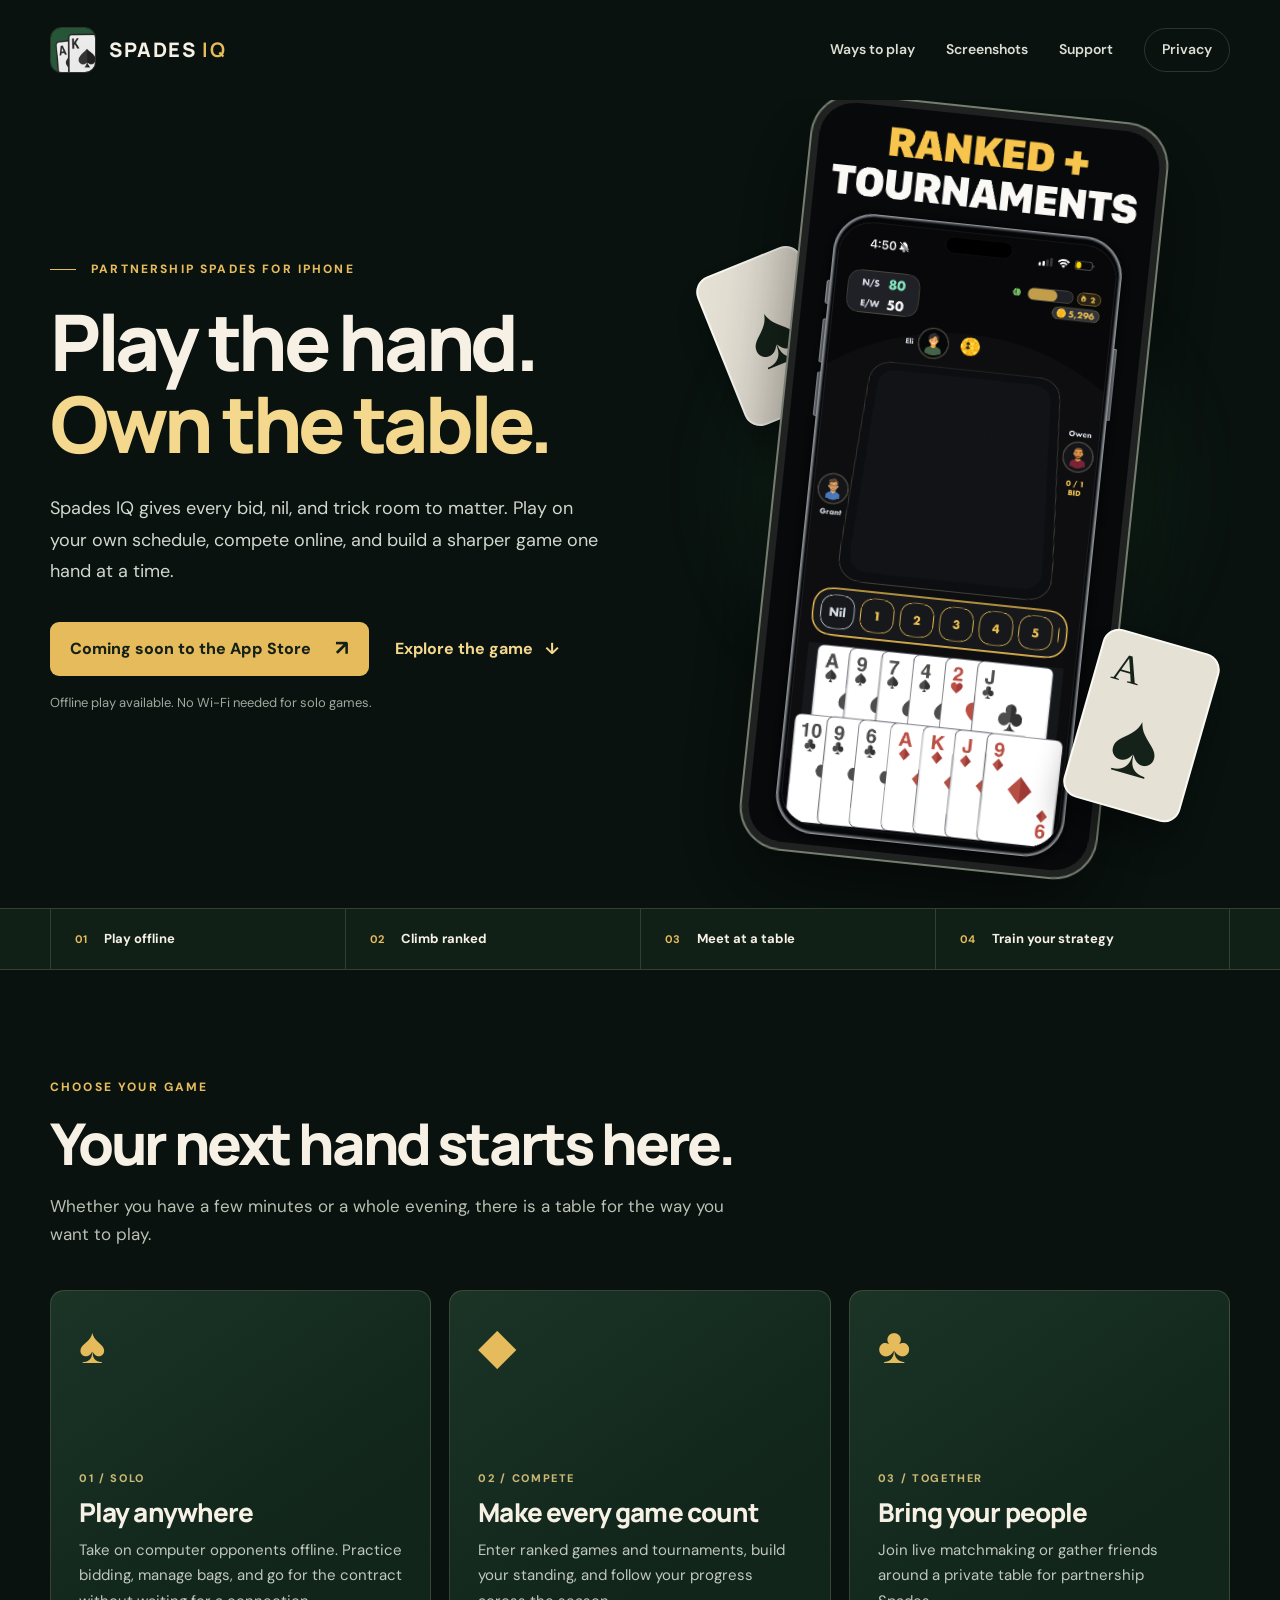
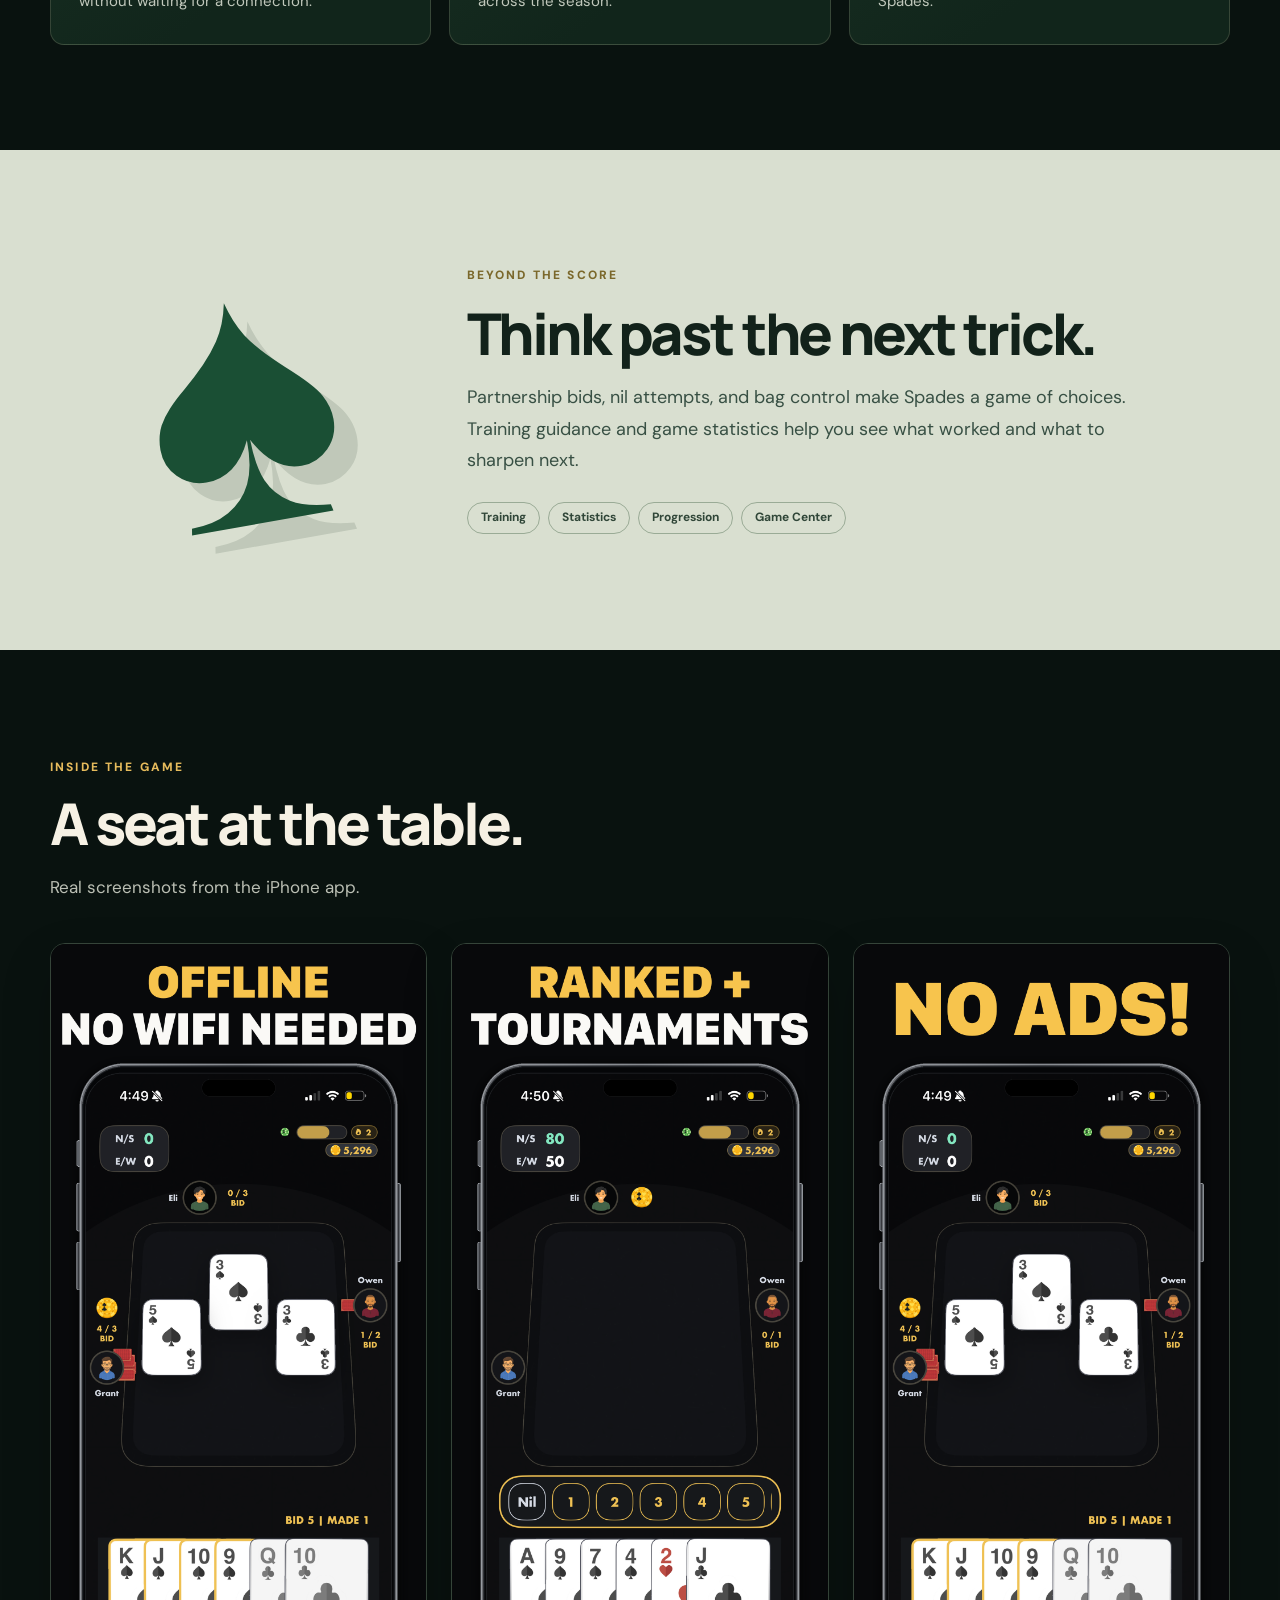
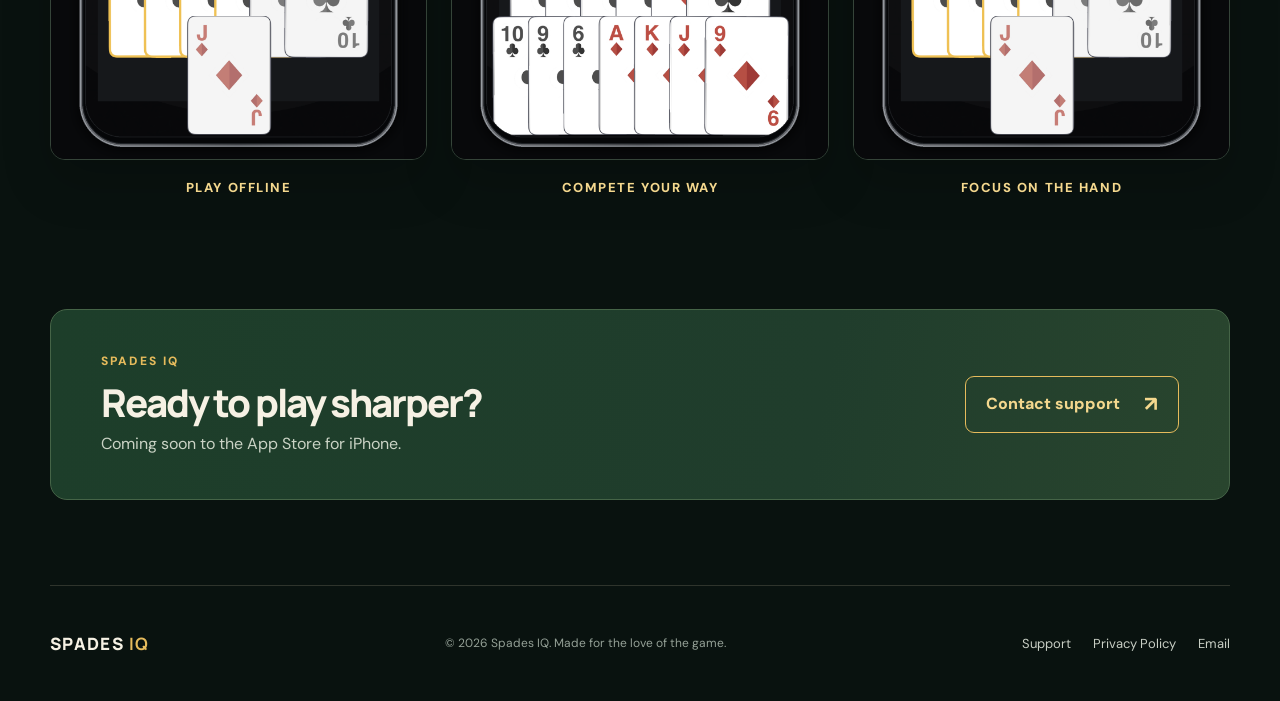
==== index.html @ a106714f "Launch Spades IQ website" ====
<!doctype html>
<html lang="en">
<head>
  <meta charset="utf-8">
  <meta name="viewport" content="width=device-width, initial-scale=1">
  <meta name="theme-color" content="#09120f">
  <meta name="description" content="Spades IQ brings partnership Spades to iPhone with offline play, ranked competition, tournaments, live tables, and training.">
  <meta property="og:type" content="website">
  <meta property="og:title" content="Spades IQ | Play sharper every hand">
  <meta property="og:description" content="Play offline, compete in ranked games and tournaments, and sharpen your Spades strategy.">
  <meta property="og:image" content="https://knezzy.github.io/spades-iq-web/site-assets/app-icon.png">
  <meta property="og:url" content="https://knezzy.github.io/spades-iq-web/">
  <link rel="canonical" href="https://knezzy.github.io/spades-iq-web/">
  <link rel="icon" type="image/png" href="site-assets/app-icon.png">
  <link rel="stylesheet" href="site-assets/styles.css">
  <title>Spades IQ | Play sharper every hand</title>
</head>
<body>
  <a class="skip-link" href="#main">Skip to content</a>
  <header class="site-header wrap">
    <a class="brand" href="index.html" aria-label="Spades IQ home">
      <img src="site-assets/app-icon.png" width="46" height="46" alt="">
      <span>SPADES <b>IQ</b></span>
    </a>
    <nav aria-label="Main navigation">
      <a href="#ways-to-play">Ways to play</a>
      <a href="#screenshots">Screenshots</a>
      <a href="support.html">Support</a>
      <a class="nav-pill" href="privacy-policy.html">Privacy</a>
    </nav>
  </header>

  <main id="main">
    <section class="hero wrap" aria-labelledby="hero-title">
      <div class="hero-copy">
        <p class="eyebrow"><span class="eyebrow-line"></span> Partnership Spades for iPhone</p>
        <h1 id="hero-title">Play the hand.<br><em>Own the table.</em></h1>
        <p class="lede">Spades IQ gives every bid, nil, and trick room to matter. Play on your own schedule, compete online, and build a sharper game one hand at a time.</p>
        <div class="hero-actions">
          <span class="primary-cta" aria-label="Coming soon to the App Store">Coming soon to the App Store <span aria-hidden="true">↗</span></span>
          <a class="text-cta" href="#ways-to-play">Explore the game <span aria-hidden="true">↓</span></a>
        </div>
        <p class="hero-note">Offline play available. No Wi-Fi needed for solo games.</p>
      </div>
      <div class="hero-visual" aria-label="Spades IQ gameplay screenshot">
        <div class="visual-glow"></div>
        <div class="hero-card hero-card-back" aria-hidden="true">♠</div>
        <div class="hero-phone"><img src="site-assets/02-ranked-tournaments.png" alt="Spades IQ game screen showing a live Spades hand and bid controls" width="1320" height="2868"></div>
        <div class="hero-card hero-card-front" aria-hidden="true"><span>A</span><span>♠</span></div>
      </div>
    </section>

    <div class="highlight-bar" aria-label="Game highlights">
      <div class="wrap highlight-inner">
        <span><b>01</b> Play offline</span>
        <span><b>02</b> Climb ranked</span>
        <span><b>03</b> Meet at a table</span>
        <span><b>04</b> Train your strategy</span>
      </div>
    </div>

    <section id="ways-to-play" class="section wrap" aria-labelledby="modes-title">
      <div class="section-intro">
        <p class="eyebrow">Choose your game</p>
        <h2 id="modes-title">Your next hand starts here.</h2>
        <p>Whether you have a few minutes or a whole evening, there is a table for the way you want to play.</p>
      </div>
      <div class="mode-grid">
        <article class="mode-card"><span class="mode-symbol" aria-hidden="true">♠</span><span class="mode-number">01 / SOLO</span><h3>Play anywhere</h3><p>Take on computer opponents offline. Practice bidding, manage bags, and go for the contract without waiting for a connection.</p></article>
        <article class="mode-card"><span class="mode-symbol" aria-hidden="true">◆</span><span class="mode-number">02 / COMPETE</span><h3>Make every game count</h3><p>Enter ranked games and tournaments, build your standing, and follow your progress across the season.</p></article>
        <article class="mode-card"><span class="mode-symbol" aria-hidden="true">♣</span><span class="mode-number">03 / TOGETHER</span><h3>Bring your people</h3><p>Join live matchmaking or gather friends around a private table for partnership Spades.</p></article>
      </div>
    </section>

    <section class="strategy-section" aria-labelledby="strategy-title">
      <div class="wrap strategy-grid">
        <div class="strategy-mark" aria-hidden="true">♠</div>
        <div>
          <p class="eyebrow">Beyond the score</p>
          <h2 id="strategy-title">Think past the next trick.</h2>
          <p>Partnership bids, nil attempts, and bag control make Spades a game of choices. Training guidance and game statistics help you see what worked and what to sharpen next.</p>
          <div class="strategy-tags"><span>Training</span><span>Statistics</span><span>Progression</span><span>Game Center</span></div>
        </div>
      </div>
    </section>

    <section id="screenshots" class="section wrap screenshots-section" aria-labelledby="shots-title">
      <div class="section-intro">
        <p class="eyebrow">Inside the game</p>
        <h2 id="shots-title">A seat at the table.</h2>
        <p>Real screenshots from the iPhone app.</p>
      </div>
      <div class="screenshot-grid">
        <figure><img src="site-assets/01-offline-no-wifi-needed.png" alt="Spades IQ offline gameplay on iPhone" loading="lazy"><figcaption>Play offline</figcaption></figure>
        <figure><img src="site-assets/02-ranked-tournaments.png" alt="Spades IQ bidding and ranked gameplay on iPhone" loading="lazy"><figcaption>Compete your way</figcaption></figure>
        <figure><img src="site-assets/03-no-ads.png" alt="Spades IQ gameplay screenshot on iPhone" loading="lazy"><figcaption>Focus on the hand</figcaption></figure>
      </div>
    </section>

    <section class="closing wrap" aria-labelledby="closing-title">
      <div class="closing-card">
        <div><p class="eyebrow">Spades IQ</p><h2 id="closing-title">Ready to play sharper?</h2><p>Coming soon to the App Store for iPhone.</p></div>
        <a class="outline-cta" href="support.html">Contact support <span aria-hidden="true">↗</span></a>
      </div>
    </section>
  </main>

  <footer class="site-footer wrap">
    <a class="footer-brand" href="index.html">SPADES <b>IQ</b></a>
    <p>© 2026 Spades IQ. Made for the love of the game.</p>
    <div><a href="support.html">Support</a><a href="privacy-policy.html">Privacy Policy</a><a href="mailto:kyleknez4@gmail.com">Email</a></div>
  </footer>
</body>
</html>
---- site-assets/styles.css ----
@import url('https://fonts.googleapis.com/css2?family=DM+Sans:wght@400;500;600;700&family=Manrope:wght@400;500;600;700;800&display=swap');

:root{--bg:#09120f;--bg2:#10231a;--panel:#15281e;--panel2:#1a3225;--text:#f6f1e4;--muted:#bbbfb4;--gold:#e6bb5c;--gold2:#f4d88e;--line:rgba(238,226,195,.16);--wrap:1180px}
*{box-sizing:border-box}html{scroll-behavior:smooth}body{margin:0;color:var(--text);background:var(--bg);font:16px/1.65 'DM Sans',system-ui,sans-serif}img{display:block;max-width:100%;height:auto}a{color:inherit}button,a{-webkit-tap-highlight-color:transparent}a:focus-visible{outline:2px solid var(--gold2);outline-offset:5px}.wrap{width:min(var(--wrap),calc(100% - 48px));margin-inline:auto}.skip-link{position:absolute;left:-9999px;top:12px;z-index:10;background:var(--gold);color:#101811;padding:8px 12px}.skip-link:focus{left:12px}
.site-header{display:flex;align-items:center;justify-content:space-between;gap:24px;min-height:100px}.brand{display:inline-flex;align-items:center;gap:13px;text-decoration:none;font:800 20px/1 'Manrope',sans-serif;letter-spacing:.08em;white-space:nowrap}.brand img{border-radius:11px;border:1px solid var(--line)}.brand b,.footer-brand b{color:var(--gold)}.site-header nav{display:flex;align-items:center;gap:31px}.site-header nav a{text-decoration:none;color:#deded3;font-size:14px;font-weight:600}.site-header nav a:hover,.site-footer a:hover{color:var(--gold2)}.site-header nav .nav-pill{border:1px solid var(--line);border-radius:999px;padding:9px 17px}
.hero{display:grid;grid-template-columns:1.04fr .96fr;align-items:center;gap:30px;min-height:630px;padding-top:15px;padding-bottom:50px;overflow:hidden}.eyebrow{color:var(--gold);font-size:12px;letter-spacing:.18em;text-transform:uppercase;font-weight:800;margin:0 0 22px}.eyebrow-line{display:inline-block;width:26px;height:1px;background:var(--gold);vertical-align:middle;margin-right:10px}.hero h1,h2,h3,p{margin-top:0}.hero h1,h2{font-family:'Manrope',system-ui,sans-serif;letter-spacing:-.055em}.hero h1{font-weight:800;font-size:clamp(52px,6.1vw,88px);line-height:1.05;margin-bottom:28px}.hero h1 em{font-style:normal;color:var(--gold2)}.lede{max-width:555px;color:#d3d7cd;font-size:18px;line-height:1.75}.hero-actions{display:flex;align-items:center;flex-wrap:wrap;gap:26px;margin-top:34px}.primary-cta,.outline-cta{display:inline-flex;align-items:center;justify-content:space-between;gap:24px;border-radius:9px;padding:14px 20px;font-weight:800;text-decoration:none}.primary-cta{background:var(--gold);color:#152117;cursor:default}.primary-cta span,.outline-cta span{font-size:21px;line-height:1}.text-cta{text-decoration:none;color:var(--gold2);font-weight:700}.text-cta span{margin-left:8px}.hero-note{font-size:13px;color:#9da99d;margin:16px 0 0}.hero-visual{position:relative;min-height:610px;display:flex;justify-content:center;align-items:center}.visual-glow{position:absolute;inset:11% 3%;background:radial-gradient(circle,rgba(55,126,81,.4),transparent 64%);filter:blur(30px)}.hero-phone{position:relative;width:min(342px,69%);transform:rotate(6deg);filter:drop-shadow(0 34px 40px rgba(0,0,0,.5));z-index:2}.hero-phone img{border-radius:35px;box-shadow:0 0 0 7px #1f2220,0 0 0 9px #757d70}.hero-card{position:absolute;background:#e6e1d5;color:#142219;border:2px solid #faf9f3;border-radius:17px;box-shadow:0 25px 30px rgba(0,0,0,.3);font-family:Georgia,serif}.hero-card-back{height:160px;width:112px;left:7%;top:19%;display:grid;place-items:center;font-size:88px;transform:rotate(-22deg);z-index:1}.hero-card-front{height:175px;width:121px;right:5%;bottom:6%;padding:15px;display:flex;flex-direction:column;line-height:1;font-size:40px;transform:rotate(16deg);z-index:3}.hero-card-front span:last-child{align-self:center;font-size:90px;margin-top:6px}
.highlight-bar{border-top:1px solid var(--line);border-bottom:1px solid var(--line);background:#102017}.highlight-inner{display:grid;grid-template-columns:repeat(4,1fr)}.highlight-inner span{padding:19px 24px;border-left:1px solid var(--line);font-size:13px;font-weight:700;white-space:nowrap}.highlight-inner span:last-child{border-right:1px solid var(--line)}.highlight-inner b{color:var(--gold);font-size:11px;margin-right:14px}
.section{padding-top:108px;padding-bottom:105px}.section-intro{max-width:710px;margin-bottom:42px}.section-intro .eyebrow{margin-bottom:14px}.section-intro h2,.strategy-grid h2,.closing h2{font-size:clamp(35px,4.5vw,59px);line-height:1.13;margin-bottom:16px;font-weight:800}.section-intro p:not(.eyebrow){font-size:17px;color:var(--muted);margin-bottom:0}.mode-grid{display:grid;grid-template-columns:repeat(3,1fr);gap:18px}.mode-card{min-height:355px;padding:30px 28px;background:linear-gradient(145deg,#1b3426,#11251b 70%);border:1px solid var(--line);border-radius:14px;display:flex;flex-direction:column;align-items:flex-start}.mode-symbol{font:50px/1 Georgia,serif;color:var(--gold);margin-bottom:auto}.mode-number{font-size:11px;font-weight:800;letter-spacing:.15em;color:#cbb875;margin-top:40px}.mode-card h3{font:800 26px/1.2 'Manrope',sans-serif;letter-spacing:-.035em;margin:10px 0}.mode-card p{color:#c1c8bc;font-size:15px;line-height:1.7;margin-bottom:0}
.strategy-section{background:#d9dfd0;color:#12221a;overflow:hidden}.strategy-grid{display:grid;grid-template-columns:.5fr 1fr;align-items:center;gap:35px;min-height:460px;padding-top:64px;padding-bottom:64px}.strategy-grid .eyebrow{color:#7b682b;margin-bottom:15px}.strategy-grid h2{max-width:660px}.strategy-grid p:not(.eyebrow){max-width:680px;font-size:18px;line-height:1.75;color:#385044}.strategy-mark{font-family:Georgia,serif;font-size:clamp(270px,29vw,460px);line-height:1;color:#1a4f34;text-align:center;text-shadow:20px 22px 0 rgba(8,35,18,.12);transform:rotate(-10deg)}.strategy-tags{display:flex;flex-wrap:wrap;gap:8px;margin-top:25px}.strategy-tags span{border:1px solid #9aab96;border-radius:999px;padding:5px 13px;font-size:12px;font-weight:700;color:#304638}
.screenshots-section{padding-bottom:110px}.screenshot-grid{display:grid;grid-template-columns:repeat(3,1fr);gap:24px}.screenshot-grid figure{margin:0}.screenshot-grid img{width:100%;border-radius:15px;border:1px solid #354439;box-shadow:0 22px 50px rgba(0,0,0,.18)}.screenshot-grid figcaption{color:var(--gold2);font-size:13px;text-transform:uppercase;letter-spacing:.12em;font-weight:800;text-align:center;margin-top:17px}.closing{padding-bottom:85px}.closing-card{background:linear-gradient(100deg,#1d3e2a,#203d2c 65%,#29452e);border:1px solid #456447;border-radius:17px;padding:42px 50px;display:flex;align-items:center;justify-content:space-between;gap:25px}.closing-card .eyebrow{margin-bottom:10px}.closing-card h2{font-size:clamp(34px,3vw,45px);margin-bottom:6px}.closing-card p:last-child{margin-bottom:0;color:#cad3c5}.outline-cta{border:1px solid var(--gold);color:var(--gold2);white-space:nowrap}.outline-cta:hover{background:var(--gold);color:#152117}
.site-footer{border-top:1px solid var(--line);display:flex;align-items:center;gap:25px;justify-content:space-between;min-height:116px}.footer-brand{text-decoration:none;font:800 17px 'Manrope',sans-serif;letter-spacing:.08em;white-space:nowrap}.site-footer p{color:#94a096;font-size:12px;margin:0}.site-footer>div{display:flex;gap:22px}.site-footer>div a{font-size:13px;text-decoration:none;color:#c8cec4;white-space:nowrap}
.subpage-main{padding-top:30px;padding-bottom:105px}.page-heading{max-width:760px;margin:42px 0 45px}.page-heading h1{font:800 clamp(44px,5.7vw,72px)/1.05 'Manrope',sans-serif;letter-spacing:-.055em;margin:0 0 18px}.page-heading p:not(.eyebrow){font-size:18px;color:#c8d1c5}.content-card{max-width:850px;background:#13271c;border:1px solid var(--line);border-radius:16px;padding:46px 54px}.content-card h2{font:800 23px/1.25 'Manrope',sans-serif;letter-spacing:-.035em;margin:36px 0 12px;color:var(--gold2)}.content-card h2:first-child{margin-top:0}.content-card p,.content-card li{color:#d0d8cd;line-height:1.8}.content-card ul{padding-left:24px}.content-card a{color:var(--gold2);text-underline-offset:3px}.meta{font-size:13px;color:#9ca99b!important}.support-grid{display:grid;grid-template-columns:1.2fr .8fr;gap:24px;align-items:start}.support-grid .content-card{max-width:none}.support-aside{border:1px solid var(--line);border-radius:16px;background:#1c3727;padding:32px}.support-aside h2{font:800 24px/1.3 'Manrope',sans-serif;margin:0 0 12px}.support-aside p{color:#c8d0c5}.support-aside a{display:inline-flex;background:var(--gold);color:#142117;text-decoration:none;border-radius:7px;padding:10px 15px;font-weight:800}.content-card details{border-bottom:1px solid var(--line);padding:17px 0}.content-card summary{cursor:pointer;font-weight:700;color:#f0f0e7}.content-card details p{margin:12px 0 0}
@media(max-width:950px){.hero{grid-template-columns:1fr;min-height:0;padding-bottom:60px}.hero-copy{padding-top:40px}.hero-visual{min-height:490px}.hero-phone{width:280px}.mode-grid{grid-template-columns:1fr}.mode-card{min-height:260px}.highlight-inner{grid-template-columns:repeat(2,1fr)}.highlight-inner span:nth-child(3){border-top:1px solid var(--line)}.highlight-inner span:nth-child(4){border-top:1px solid var(--line)}.strategy-grid{grid-template-columns:.35fr 1fr}.support-grid{grid-template-columns:1fr}.site-footer{flex-wrap:wrap;padding-top:25px;padding-bottom:25px}}
@media(max-width:650px){.wrap{width:min(var(--wrap),calc(100% - 32px))}.site-header{min-height:80px;align-items:flex-start;padding-top:16px;flex-direction:column;gap:17px}.brand img{width:38px;height:38px}.brand{font-size:17px}.site-header nav{gap:14px;flex-wrap:wrap}.site-header nav a{font-size:12px}.site-header nav .nav-pill{padding:3px 11px}.hero-copy{padding-top:58px}.hero h1{font-size:clamp(48px,12vw,68px)}.lede{font-size:16px}.hero-actions{gap:15px}.primary-cta{font-size:13px}.hero-visual{min-height:420px}.hero-phone{width:225px}.hero-card-back{left:2%;top:16%;width:70px;height:98px;font-size:58px}.hero-card-front{right:2%;bottom:10%;width:75px;height:107px;font-size:25px;padding:10px}.hero-card-front span:last-child{font-size:55px}.highlight-inner span{padding:12px 9px;font-size:10px}.highlight-inner b{margin-right:6px}.section{padding-top:72px;padding-bottom:70px}.section-intro{margin-bottom:28px}.mode-card{padding:25px;min-height:235px}.strategy-grid{display:block;padding-top:60px;padding-bottom:65px}.strategy-mark{float:right;font-size:160px;line-height:.8;opacity:.17}.strategy-grid p:not(.eyebrow){font-size:16px}.screenshot-grid{grid-template-columns:1fr;max-width:430px;margin:auto}.screenshot-grid figure{margin-bottom:17px}.closing-card{padding:28px;display:block}.outline-cta{margin-top:25px}.site-footer{display:block}.site-footer p{margin:12px 0}.site-footer>div{flex-wrap:wrap}.page-heading{margin-top:60px}.content-card{padding:27px 22px}.support-aside{padding:25px}}
@media(prefers-reduced-motion:reduce){html{scroll-behavior:auto}}
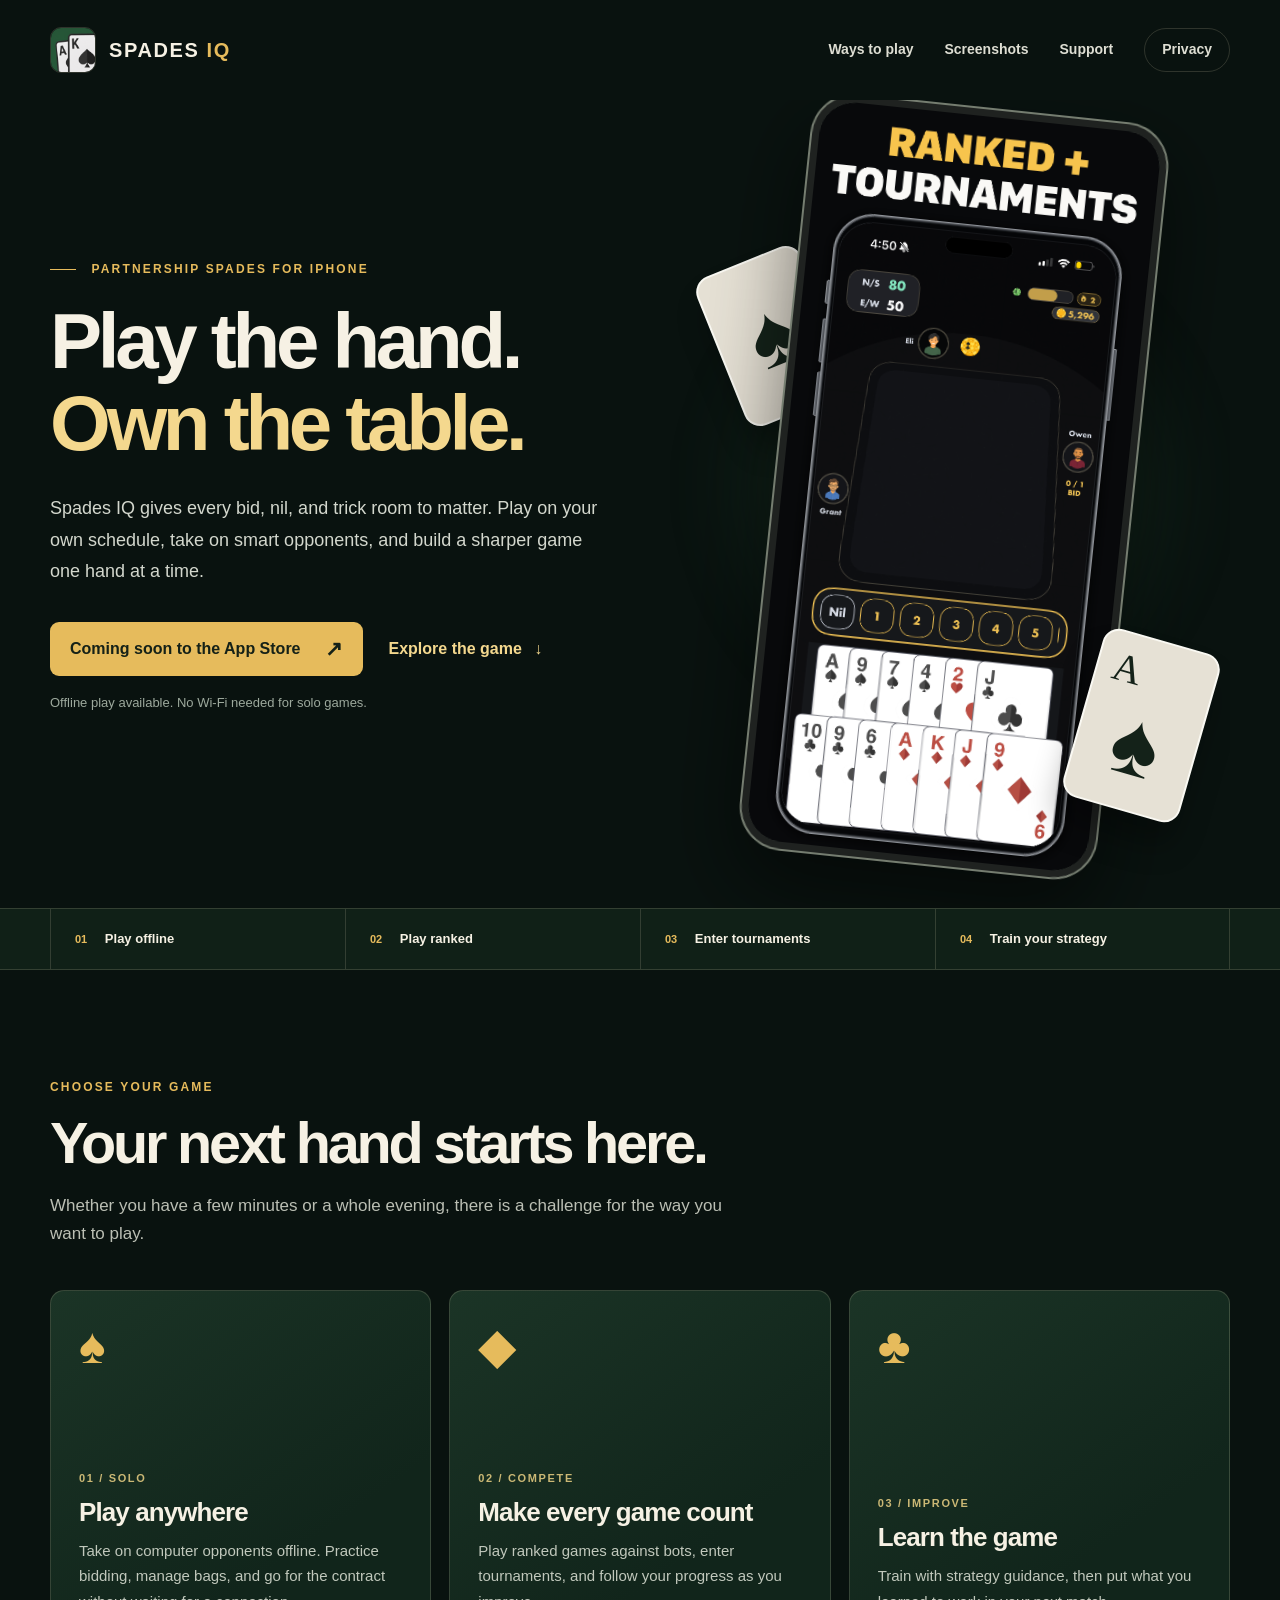
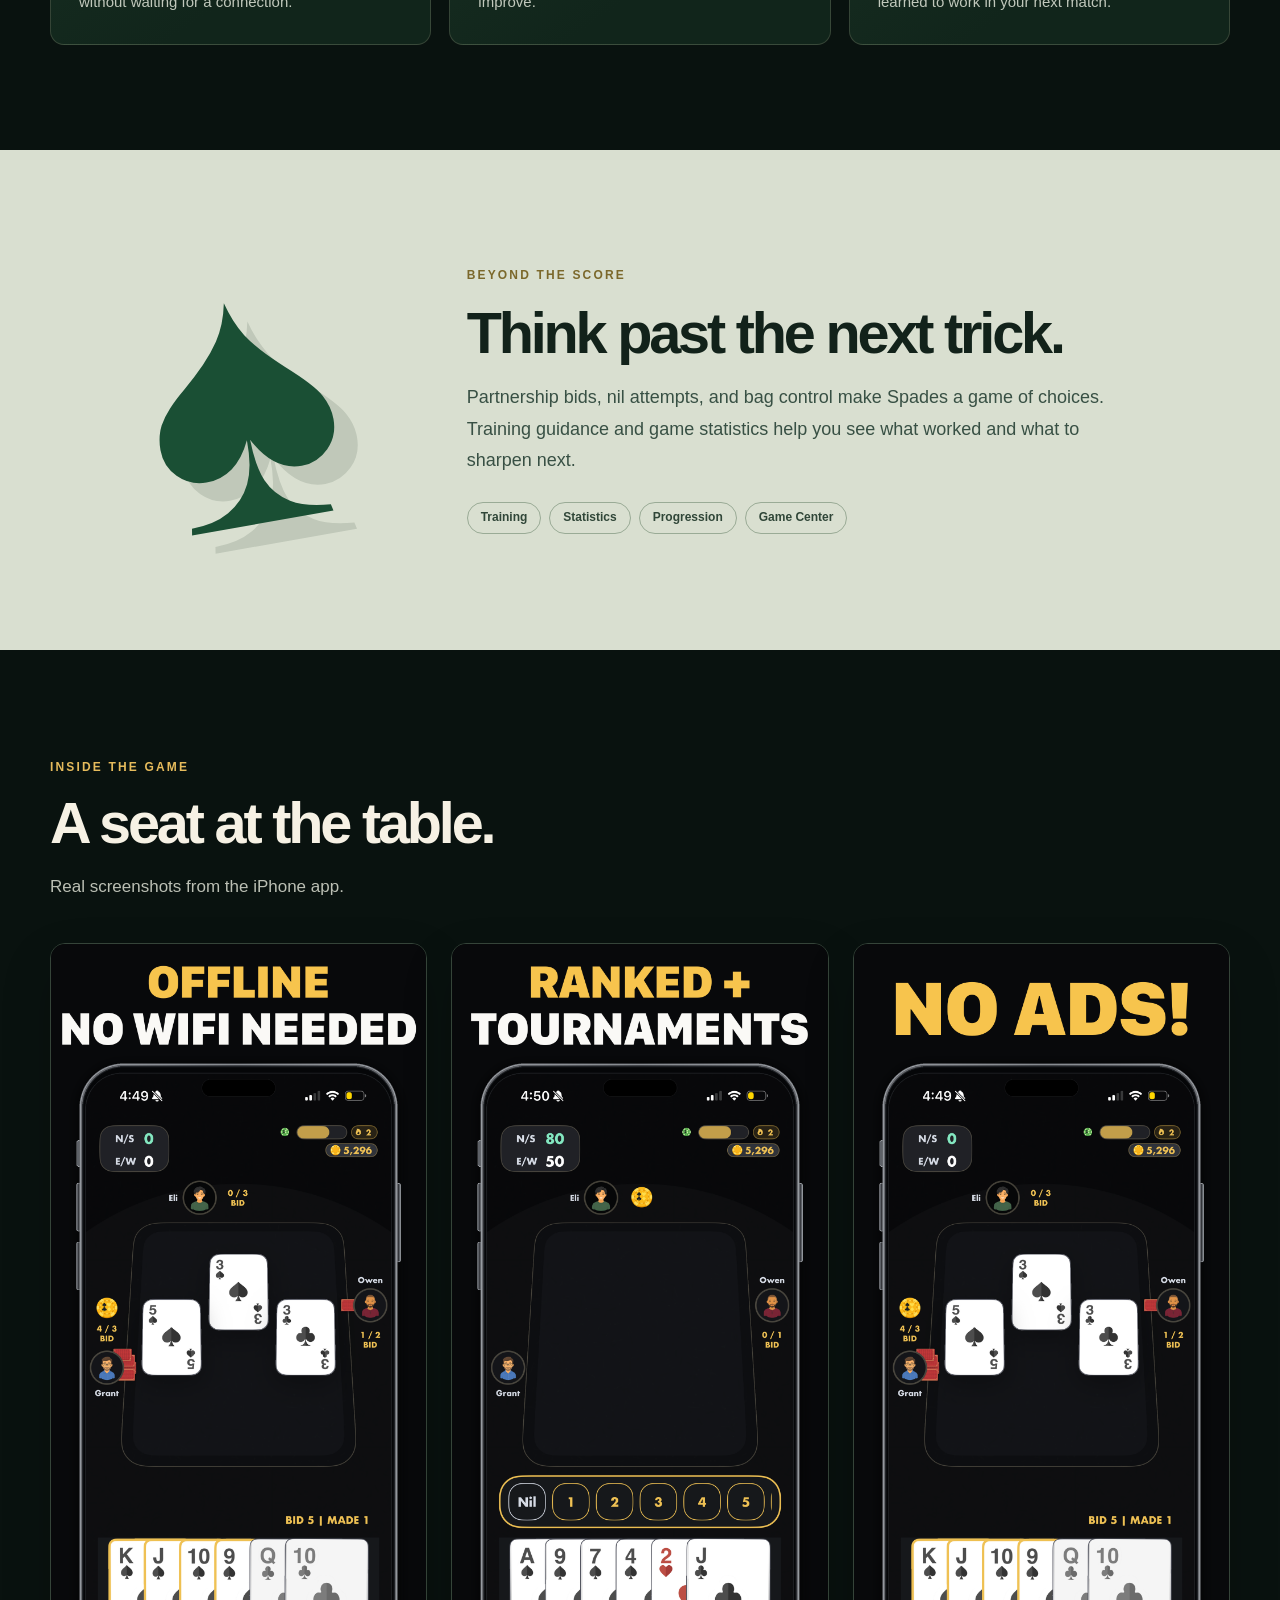
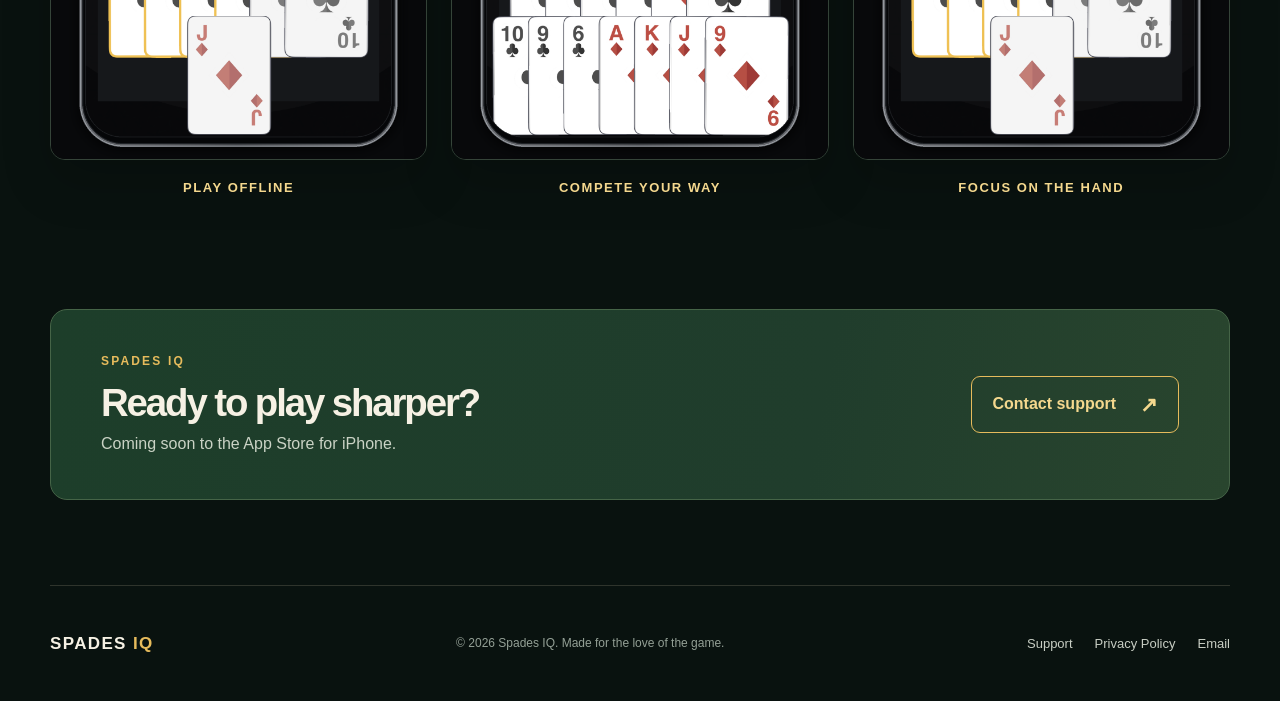
==== commit 76a51909: "Match site to offline Spades IQ release" ====
--- a/index.html
+++ b/index.html
@@ -4,10 +4,10 @@
   <meta charset="utf-8">
   <meta name="viewport" content="width=device-width, initial-scale=1">
   <meta name="theme-color" content="#09120f">
-  <meta name="description" content="Spades IQ brings partnership Spades to iPhone with offline play, ranked competition, tournaments, live tables, and training.">
+  <meta name="description" content="Spades IQ brings partnership Spades to iPhone with offline play, ranked games against bots, tournaments, and training.">
   <meta property="og:type" content="website">
   <meta property="og:title" content="Spades IQ | Play sharper every hand">
-  <meta property="og:description" content="Play offline, compete in ranked games and tournaments, and sharpen your Spades strategy.">
+  <meta property="og:description" content="Play offline, take on ranked games and tournaments, and sharpen your Spades strategy.">
   <meta property="og:image" content="https://knezzy.github.io/spades-iq-web/site-assets/app-icon.png">
   <meta property="og:url" content="https://knezzy.github.io/spades-iq-web/">
   <link rel="canonical" href="https://knezzy.github.io/spades-iq-web/">
@@ -35,7 +35,7 @@
       <div class="hero-copy">
         <p class="eyebrow"><span class="eyebrow-line"></span> Partnership Spades for iPhone</p>
         <h1 id="hero-title">Play the hand.<br><em>Own the table.</em></h1>
-        <p class="lede">Spades IQ gives every bid, nil, and trick room to matter. Play on your own schedule, compete online, and build a sharper game one hand at a time.</p>
+        <p class="lede">Spades IQ gives every bid, nil, and trick room to matter. Play on your own schedule, take on smart opponents, and build a sharper game one hand at a time.</p>
         <div class="hero-actions">
           <span class="primary-cta" aria-label="Coming soon to the App Store">Coming soon to the App Store <span aria-hidden="true">↗</span></span>
           <a class="text-cta" href="#ways-to-play">Explore the game <span aria-hidden="true">↓</span></a>
@@ -45,7 +45,7 @@
       <div class="hero-visual" aria-label="Spades IQ gameplay screenshot">
         <div class="visual-glow"></div>
         <div class="hero-card hero-card-back" aria-hidden="true">♠</div>
-        <div class="hero-phone"><img src="site-assets/02-ranked-tournaments.png" alt="Spades IQ game screen showing a live Spades hand and bid controls" width="1320" height="2868"></div>
+        <div class="hero-phone"><img src="site-assets/02-ranked-tournaments.png" alt="Spades IQ game screen showing a Spades hand and bid controls" width="1320" height="2868"></div>
         <div class="hero-card hero-card-front" aria-hidden="true"><span>A</span><span>♠</span></div>
       </div>
     </section>
@@ -53,8 +53,8 @@
     <div class="highlight-bar" aria-label="Game highlights">
       <div class="wrap highlight-inner">
         <span><b>01</b> Play offline</span>
-        <span><b>02</b> Climb ranked</span>
-        <span><b>03</b> Meet at a table</span>
+        <span><b>02</b> Play ranked</span>
+        <span><b>03</b> Enter tournaments</span>
         <span><b>04</b> Train your strategy</span>
       </div>
     </div>
@@ -63,12 +63,12 @@
       <div class="section-intro">
         <p class="eyebrow">Choose your game</p>
         <h2 id="modes-title">Your next hand starts here.</h2>
-        <p>Whether you have a few minutes or a whole evening, there is a table for the way you want to play.</p>
+        <p>Whether you have a few minutes or a whole evening, there is a challenge for the way you want to play.</p>
       </div>
       <div class="mode-grid">
         <article class="mode-card"><span class="mode-symbol" aria-hidden="true">♠</span><span class="mode-number">01 / SOLO</span><h3>Play anywhere</h3><p>Take on computer opponents offline. Practice bidding, manage bags, and go for the contract without waiting for a connection.</p></article>
-        <article class="mode-card"><span class="mode-symbol" aria-hidden="true">◆</span><span class="mode-number">02 / COMPETE</span><h3>Make every game count</h3><p>Enter ranked games and tournaments, build your standing, and follow your progress across the season.</p></article>
-        <article class="mode-card"><span class="mode-symbol" aria-hidden="true">♣</span><span class="mode-number">03 / TOGETHER</span><h3>Bring your people</h3><p>Join live matchmaking or gather friends around a private table for partnership Spades.</p></article>
+        <article class="mode-card"><span class="mode-symbol" aria-hidden="true">◆</span><span class="mode-number">02 / COMPETE</span><h3>Make every game count</h3><p>Play ranked games against bots, enter tournaments, and follow your progress as you improve.</p></article>
+        <article class="mode-card"><span class="mode-symbol" aria-hidden="true">♣</span><span class="mode-number">03 / IMPROVE</span><h3>Learn the game</h3><p>Train with strategy guidance, then put what you learned to work in your next match.</p></article>
       </div>
     </section>
 
--- a/site-assets/styles.css
+++ b/site-assets/styles.css
@@ -1,15 +1,13 @@
-@import url('https://fonts.googleapis.com/css2?family=DM+Sans:wght@400;500;600;700&family=Manrope:wght@400;500;600;700;800&display=swap');
-
 :root{--bg:#09120f;--bg2:#10231a;--panel:#15281e;--panel2:#1a3225;--text:#f6f1e4;--muted:#bbbfb4;--gold:#e6bb5c;--gold2:#f4d88e;--line:rgba(238,226,195,.16);--wrap:1180px}
-*{box-sizing:border-box}html{scroll-behavior:smooth}body{margin:0;color:var(--text);background:var(--bg);font:16px/1.65 'DM Sans',system-ui,sans-serif}img{display:block;max-width:100%;height:auto}a{color:inherit}button,a{-webkit-tap-highlight-color:transparent}a:focus-visible{outline:2px solid var(--gold2);outline-offset:5px}.wrap{width:min(var(--wrap),calc(100% - 48px));margin-inline:auto}.skip-link{position:absolute;left:-9999px;top:12px;z-index:10;background:var(--gold);color:#101811;padding:8px 12px}.skip-link:focus{left:12px}
-.site-header{display:flex;align-items:center;justify-content:space-between;gap:24px;min-height:100px}.brand{display:inline-flex;align-items:center;gap:13px;text-decoration:none;font:800 20px/1 'Manrope',sans-serif;letter-spacing:.08em;white-space:nowrap}.brand img{border-radius:11px;border:1px solid var(--line)}.brand b,.footer-brand b{color:var(--gold)}.site-header nav{display:flex;align-items:center;gap:31px}.site-header nav a{text-decoration:none;color:#deded3;font-size:14px;font-weight:600}.site-header nav a:hover,.site-footer a:hover{color:var(--gold2)}.site-header nav .nav-pill{border:1px solid var(--line);border-radius:999px;padding:9px 17px}
-.hero{display:grid;grid-template-columns:1.04fr .96fr;align-items:center;gap:30px;min-height:630px;padding-top:15px;padding-bottom:50px;overflow:hidden}.eyebrow{color:var(--gold);font-size:12px;letter-spacing:.18em;text-transform:uppercase;font-weight:800;margin:0 0 22px}.eyebrow-line{display:inline-block;width:26px;height:1px;background:var(--gold);vertical-align:middle;margin-right:10px}.hero h1,h2,h3,p{margin-top:0}.hero h1,h2{font-family:'Manrope',system-ui,sans-serif;letter-spacing:-.055em}.hero h1{font-weight:800;font-size:clamp(52px,6.1vw,88px);line-height:1.05;margin-bottom:28px}.hero h1 em{font-style:normal;color:var(--gold2)}.lede{max-width:555px;color:#d3d7cd;font-size:18px;line-height:1.75}.hero-actions{display:flex;align-items:center;flex-wrap:wrap;gap:26px;margin-top:34px}.primary-cta,.outline-cta{display:inline-flex;align-items:center;justify-content:space-between;gap:24px;border-radius:9px;padding:14px 20px;font-weight:800;text-decoration:none}.primary-cta{background:var(--gold);color:#152117;cursor:default}.primary-cta span,.outline-cta span{font-size:21px;line-height:1}.text-cta{text-decoration:none;color:var(--gold2);font-weight:700}.text-cta span{margin-left:8px}.hero-note{font-size:13px;color:#9da99d;margin:16px 0 0}.hero-visual{position:relative;min-height:610px;display:flex;justify-content:center;align-items:center}.visual-glow{position:absolute;inset:11% 3%;background:radial-gradient(circle,rgba(55,126,81,.4),transparent 64%);filter:blur(30px)}.hero-phone{position:relative;width:min(342px,69%);transform:rotate(6deg);filter:drop-shadow(0 34px 40px rgba(0,0,0,.5));z-index:2}.hero-phone img{border-radius:35px;box-shadow:0 0 0 7px #1f2220,0 0 0 9px #757d70}.hero-card{position:absolute;background:#e6e1d5;color:#142219;border:2px solid #faf9f3;border-radius:17px;box-shadow:0 25px 30px rgba(0,0,0,.3);font-family:Georgia,serif}.hero-card-back{height:160px;width:112px;left:7%;top:19%;display:grid;place-items:center;font-size:88px;transform:rotate(-22deg);z-index:1}.hero-card-front{height:175px;width:121px;right:5%;bottom:6%;padding:15px;display:flex;flex-direction:column;line-height:1;font-size:40px;transform:rotate(16deg);z-index:3}.hero-card-front span:last-child{align-self:center;font-size:90px;margin-top:6px}
+*{box-sizing:border-box}html{scroll-behavior:smooth}body{margin:0;color:var(--text);background:var(--bg);font:16px/1.65 'Avenir Next',-apple-system,BlinkMacSystemFont,'Segoe UI',sans-serif}img{display:block;max-width:100%;height:auto}a{color:inherit}button,a{-webkit-tap-highlight-color:transparent}a:focus-visible{outline:2px solid var(--gold2);outline-offset:5px}.wrap{width:min(var(--wrap),calc(100% - 48px));margin-inline:auto}.skip-link{position:absolute;left:-9999px;top:12px;z-index:10;background:var(--gold);color:#101811;padding:8px 12px}.skip-link:focus{left:12px}
+.site-header{display:flex;align-items:center;justify-content:space-between;gap:24px;min-height:100px}.brand{display:inline-flex;align-items:center;gap:13px;text-decoration:none;font:800 20px/1 'Avenir Next',-apple-system,BlinkMacSystemFont,'Segoe UI',sans-serif;letter-spacing:.08em;white-space:nowrap}.brand img{border-radius:11px;border:1px solid var(--line)}.brand b,.footer-brand b{color:var(--gold)}.site-header nav{display:flex;align-items:center;gap:31px}.site-header nav a{text-decoration:none;color:#deded3;font-size:14px;font-weight:600}.site-header nav a:hover,.site-footer a:hover{color:var(--gold2)}.site-header nav .nav-pill{border:1px solid var(--line);border-radius:999px;padding:9px 17px}
+.hero{display:grid;grid-template-columns:1.04fr .96fr;align-items:center;gap:30px;min-height:630px;padding-top:15px;padding-bottom:50px;overflow:hidden}.eyebrow{color:var(--gold);font-size:12px;letter-spacing:.18em;text-transform:uppercase;font-weight:800;margin:0 0 22px}.eyebrow-line{display:inline-block;width:26px;height:1px;background:var(--gold);vertical-align:middle;margin-right:10px}.hero h1,h2,h3,p{margin-top:0}.hero h1,h2{font-family:'Avenir Next',-apple-system,BlinkMacSystemFont,'Segoe UI',sans-serif;letter-spacing:-.055em}.hero h1{font-weight:800;font-size:clamp(52px,6.1vw,88px);line-height:1.05;margin-bottom:28px}.hero h1 em{font-style:normal;color:var(--gold2)}.lede{max-width:555px;color:#d3d7cd;font-size:18px;line-height:1.75}.hero-actions{display:flex;align-items:center;flex-wrap:wrap;gap:26px;margin-top:34px}.primary-cta,.outline-cta{display:inline-flex;align-items:center;justify-content:space-between;gap:24px;border-radius:9px;padding:14px 20px;font-weight:800;text-decoration:none}.primary-cta{background:var(--gold);color:#152117;cursor:default}.primary-cta span,.outline-cta span{font-size:21px;line-height:1}.text-cta{text-decoration:none;color:var(--gold2);font-weight:700}.text-cta span{margin-left:8px}.hero-note{font-size:13px;color:#9da99d;margin:16px 0 0}.hero-visual{position:relative;min-height:610px;display:flex;justify-content:center;align-items:center}.visual-glow{position:absolute;inset:11% 3%;background:radial-gradient(circle,rgba(55,126,81,.4),transparent 64%);filter:blur(30px)}.hero-phone{position:relative;width:min(342px,69%);transform:rotate(6deg);filter:drop-shadow(0 34px 40px rgba(0,0,0,.5));z-index:2}.hero-phone img{border-radius:35px;box-shadow:0 0 0 7px #1f2220,0 0 0 9px #757d70}.hero-card{position:absolute;background:#e6e1d5;color:#142219;border:2px solid #faf9f3;border-radius:17px;box-shadow:0 25px 30px rgba(0,0,0,.3);font-family:Georgia,serif}.hero-card-back{height:160px;width:112px;left:7%;top:19%;display:grid;place-items:center;font-size:88px;transform:rotate(-22deg);z-index:1}.hero-card-front{height:175px;width:121px;right:5%;bottom:6%;padding:15px;display:flex;flex-direction:column;line-height:1;font-size:40px;transform:rotate(16deg);z-index:3}.hero-card-front span:last-child{align-self:center;font-size:90px;margin-top:6px}
 .highlight-bar{border-top:1px solid var(--line);border-bottom:1px solid var(--line);background:#102017}.highlight-inner{display:grid;grid-template-columns:repeat(4,1fr)}.highlight-inner span{padding:19px 24px;border-left:1px solid var(--line);font-size:13px;font-weight:700;white-space:nowrap}.highlight-inner span:last-child{border-right:1px solid var(--line)}.highlight-inner b{color:var(--gold);font-size:11px;margin-right:14px}
-.section{padding-top:108px;padding-bottom:105px}.section-intro{max-width:710px;margin-bottom:42px}.section-intro .eyebrow{margin-bottom:14px}.section-intro h2,.strategy-grid h2,.closing h2{font-size:clamp(35px,4.5vw,59px);line-height:1.13;margin-bottom:16px;font-weight:800}.section-intro p:not(.eyebrow){font-size:17px;color:var(--muted);margin-bottom:0}.mode-grid{display:grid;grid-template-columns:repeat(3,1fr);gap:18px}.mode-card{min-height:355px;padding:30px 28px;background:linear-gradient(145deg,#1b3426,#11251b 70%);border:1px solid var(--line);border-radius:14px;display:flex;flex-direction:column;align-items:flex-start}.mode-symbol{font:50px/1 Georgia,serif;color:var(--gold);margin-bottom:auto}.mode-number{font-size:11px;font-weight:800;letter-spacing:.15em;color:#cbb875;margin-top:40px}.mode-card h3{font:800 26px/1.2 'Manrope',sans-serif;letter-spacing:-.035em;margin:10px 0}.mode-card p{color:#c1c8bc;font-size:15px;line-height:1.7;margin-bottom:0}
+.section{padding-top:108px;padding-bottom:105px}.section-intro{max-width:710px;margin-bottom:42px}.section-intro .eyebrow{margin-bottom:14px}.section-intro h2,.strategy-grid h2,.closing h2{font-size:clamp(35px,4.5vw,59px);line-height:1.13;margin-bottom:16px;font-weight:800}.section-intro p:not(.eyebrow){font-size:17px;color:var(--muted);margin-bottom:0}.mode-grid{display:grid;grid-template-columns:repeat(3,1fr);gap:18px}.mode-card{min-height:355px;padding:30px 28px;background:linear-gradient(145deg,#1b3426,#11251b 70%);border:1px solid var(--line);border-radius:14px;display:flex;flex-direction:column;align-items:flex-start}.mode-symbol{font:50px/1 Georgia,serif;color:var(--gold);margin-bottom:auto}.mode-number{font-size:11px;font-weight:800;letter-spacing:.15em;color:#cbb875;margin-top:40px}.mode-card h3{font:800 26px/1.2 'Avenir Next',-apple-system,BlinkMacSystemFont,'Segoe UI',sans-serif;letter-spacing:-.035em;margin:10px 0}.mode-card p{color:#c1c8bc;font-size:15px;line-height:1.7;margin-bottom:0}
 .strategy-section{background:#d9dfd0;color:#12221a;overflow:hidden}.strategy-grid{display:grid;grid-template-columns:.5fr 1fr;align-items:center;gap:35px;min-height:460px;padding-top:64px;padding-bottom:64px}.strategy-grid .eyebrow{color:#7b682b;margin-bottom:15px}.strategy-grid h2{max-width:660px}.strategy-grid p:not(.eyebrow){max-width:680px;font-size:18px;line-height:1.75;color:#385044}.strategy-mark{font-family:Georgia,serif;font-size:clamp(270px,29vw,460px);line-height:1;color:#1a4f34;text-align:center;text-shadow:20px 22px 0 rgba(8,35,18,.12);transform:rotate(-10deg)}.strategy-tags{display:flex;flex-wrap:wrap;gap:8px;margin-top:25px}.strategy-tags span{border:1px solid #9aab96;border-radius:999px;padding:5px 13px;font-size:12px;font-weight:700;color:#304638}
 .screenshots-section{padding-bottom:110px}.screenshot-grid{display:grid;grid-template-columns:repeat(3,1fr);gap:24px}.screenshot-grid figure{margin:0}.screenshot-grid img{width:100%;border-radius:15px;border:1px solid #354439;box-shadow:0 22px 50px rgba(0,0,0,.18)}.screenshot-grid figcaption{color:var(--gold2);font-size:13px;text-transform:uppercase;letter-spacing:.12em;font-weight:800;text-align:center;margin-top:17px}.closing{padding-bottom:85px}.closing-card{background:linear-gradient(100deg,#1d3e2a,#203d2c 65%,#29452e);border:1px solid #456447;border-radius:17px;padding:42px 50px;display:flex;align-items:center;justify-content:space-between;gap:25px}.closing-card .eyebrow{margin-bottom:10px}.closing-card h2{font-size:clamp(34px,3vw,45px);margin-bottom:6px}.closing-card p:last-child{margin-bottom:0;color:#cad3c5}.outline-cta{border:1px solid var(--gold);color:var(--gold2);white-space:nowrap}.outline-cta:hover{background:var(--gold);color:#152117}
-.site-footer{border-top:1px solid var(--line);display:flex;align-items:center;gap:25px;justify-content:space-between;min-height:116px}.footer-brand{text-decoration:none;font:800 17px 'Manrope',sans-serif;letter-spacing:.08em;white-space:nowrap}.site-footer p{color:#94a096;font-size:12px;margin:0}.site-footer>div{display:flex;gap:22px}.site-footer>div a{font-size:13px;text-decoration:none;color:#c8cec4;white-space:nowrap}
-.subpage-main{padding-top:30px;padding-bottom:105px}.page-heading{max-width:760px;margin:42px 0 45px}.page-heading h1{font:800 clamp(44px,5.7vw,72px)/1.05 'Manrope',sans-serif;letter-spacing:-.055em;margin:0 0 18px}.page-heading p:not(.eyebrow){font-size:18px;color:#c8d1c5}.content-card{max-width:850px;background:#13271c;border:1px solid var(--line);border-radius:16px;padding:46px 54px}.content-card h2{font:800 23px/1.25 'Manrope',sans-serif;letter-spacing:-.035em;margin:36px 0 12px;color:var(--gold2)}.content-card h2:first-child{margin-top:0}.content-card p,.content-card li{color:#d0d8cd;line-height:1.8}.content-card ul{padding-left:24px}.content-card a{color:var(--gold2);text-underline-offset:3px}.meta{font-size:13px;color:#9ca99b!important}.support-grid{display:grid;grid-template-columns:1.2fr .8fr;gap:24px;align-items:start}.support-grid .content-card{max-width:none}.support-aside{border:1px solid var(--line);border-radius:16px;background:#1c3727;padding:32px}.support-aside h2{font:800 24px/1.3 'Manrope',sans-serif;margin:0 0 12px}.support-aside p{color:#c8d0c5}.support-aside a{display:inline-flex;background:var(--gold);color:#142117;text-decoration:none;border-radius:7px;padding:10px 15px;font-weight:800}.content-card details{border-bottom:1px solid var(--line);padding:17px 0}.content-card summary{cursor:pointer;font-weight:700;color:#f0f0e7}.content-card details p{margin:12px 0 0}
+.site-footer{border-top:1px solid var(--line);display:flex;align-items:center;gap:25px;justify-content:space-between;min-height:116px}.footer-brand{text-decoration:none;font:800 17px 'Avenir Next',-apple-system,BlinkMacSystemFont,'Segoe UI',sans-serif;letter-spacing:.08em;white-space:nowrap}.site-footer p{color:#94a096;font-size:12px;margin:0}.site-footer>div{display:flex;gap:22px}.site-footer>div a{font-size:13px;text-decoration:none;color:#c8cec4;white-space:nowrap}
+.subpage-main{padding-top:30px;padding-bottom:105px}.page-heading{max-width:760px;margin:42px 0 45px}.page-heading h1{font:800 clamp(44px,5.7vw,72px)/1.05 'Avenir Next',-apple-system,BlinkMacSystemFont,'Segoe UI',sans-serif;letter-spacing:-.055em;margin:0 0 18px}.page-heading p:not(.eyebrow){font-size:18px;color:#c8d1c5}.content-card{max-width:850px;background:#13271c;border:1px solid var(--line);border-radius:16px;padding:46px 54px}.content-card h2{font:800 23px/1.25 'Avenir Next',-apple-system,BlinkMacSystemFont,'Segoe UI',sans-serif;letter-spacing:-.035em;margin:36px 0 12px;color:var(--gold2)}.content-card h2:first-child{margin-top:0}.content-card p,.content-card li{color:#d0d8cd;line-height:1.8}.content-card ul{padding-left:24px}.content-card a{color:var(--gold2);text-underline-offset:3px}.meta{font-size:13px;color:#9ca99b!important}.support-grid{display:grid;grid-template-columns:1.2fr .8fr;gap:24px;align-items:start}.support-grid .content-card{max-width:none}.support-aside{border:1px solid var(--line);border-radius:16px;background:#1c3727;padding:32px}.support-aside h2{font:800 24px/1.3 'Avenir Next',-apple-system,BlinkMacSystemFont,'Segoe UI',sans-serif;margin:0 0 12px}.support-aside p{color:#c8d0c5}.support-aside a{display:inline-flex;background:var(--gold);color:#142117;text-decoration:none;border-radius:7px;padding:10px 15px;font-weight:800}.content-card details{border-bottom:1px solid var(--line);padding:17px 0}.content-card summary{cursor:pointer;font-weight:700;color:#f0f0e7}.content-card details p{margin:12px 0 0}
 @media(max-width:950px){.hero{grid-template-columns:1fr;min-height:0;padding-bottom:60px}.hero-copy{padding-top:40px}.hero-visual{min-height:490px}.hero-phone{width:280px}.mode-grid{grid-template-columns:1fr}.mode-card{min-height:260px}.highlight-inner{grid-template-columns:repeat(2,1fr)}.highlight-inner span:nth-child(3){border-top:1px solid var(--line)}.highlight-inner span:nth-child(4){border-top:1px solid var(--line)}.strategy-grid{grid-template-columns:.35fr 1fr}.support-grid{grid-template-columns:1fr}.site-footer{flex-wrap:wrap;padding-top:25px;padding-bottom:25px}}
 @media(max-width:650px){.wrap{width:min(var(--wrap),calc(100% - 32px))}.site-header{min-height:80px;align-items:flex-start;padding-top:16px;flex-direction:column;gap:17px}.brand img{width:38px;height:38px}.brand{font-size:17px}.site-header nav{gap:14px;flex-wrap:wrap}.site-header nav a{font-size:12px}.site-header nav .nav-pill{padding:3px 11px}.hero-copy{padding-top:58px}.hero h1{font-size:clamp(48px,12vw,68px)}.lede{font-size:16px}.hero-actions{gap:15px}.primary-cta{font-size:13px}.hero-visual{min-height:420px}.hero-phone{width:225px}.hero-card-back{left:2%;top:16%;width:70px;height:98px;font-size:58px}.hero-card-front{right:2%;bottom:10%;width:75px;height:107px;font-size:25px;padding:10px}.hero-card-front span:last-child{font-size:55px}.highlight-inner span{padding:12px 9px;font-size:10px}.highlight-inner b{margin-right:6px}.section{padding-top:72px;padding-bottom:70px}.section-intro{margin-bottom:28px}.mode-card{padding:25px;min-height:235px}.strategy-grid{display:block;padding-top:60px;padding-bottom:65px}.strategy-mark{float:right;font-size:160px;line-height:.8;opacity:.17}.strategy-grid p:not(.eyebrow){font-size:16px}.screenshot-grid{grid-template-columns:1fr;max-width:430px;margin:auto}.screenshot-grid figure{margin-bottom:17px}.closing-card{padding:28px;display:block}.outline-cta{margin-top:25px}.site-footer{display:block}.site-footer p{margin:12px 0}.site-footer>div{flex-wrap:wrap}.page-heading{margin-top:60px}.content-card{padding:27px 22px}.support-aside{padding:25px}}
 @media(prefers-reduced-motion:reduce){html{scroll-behavior:auto}}
